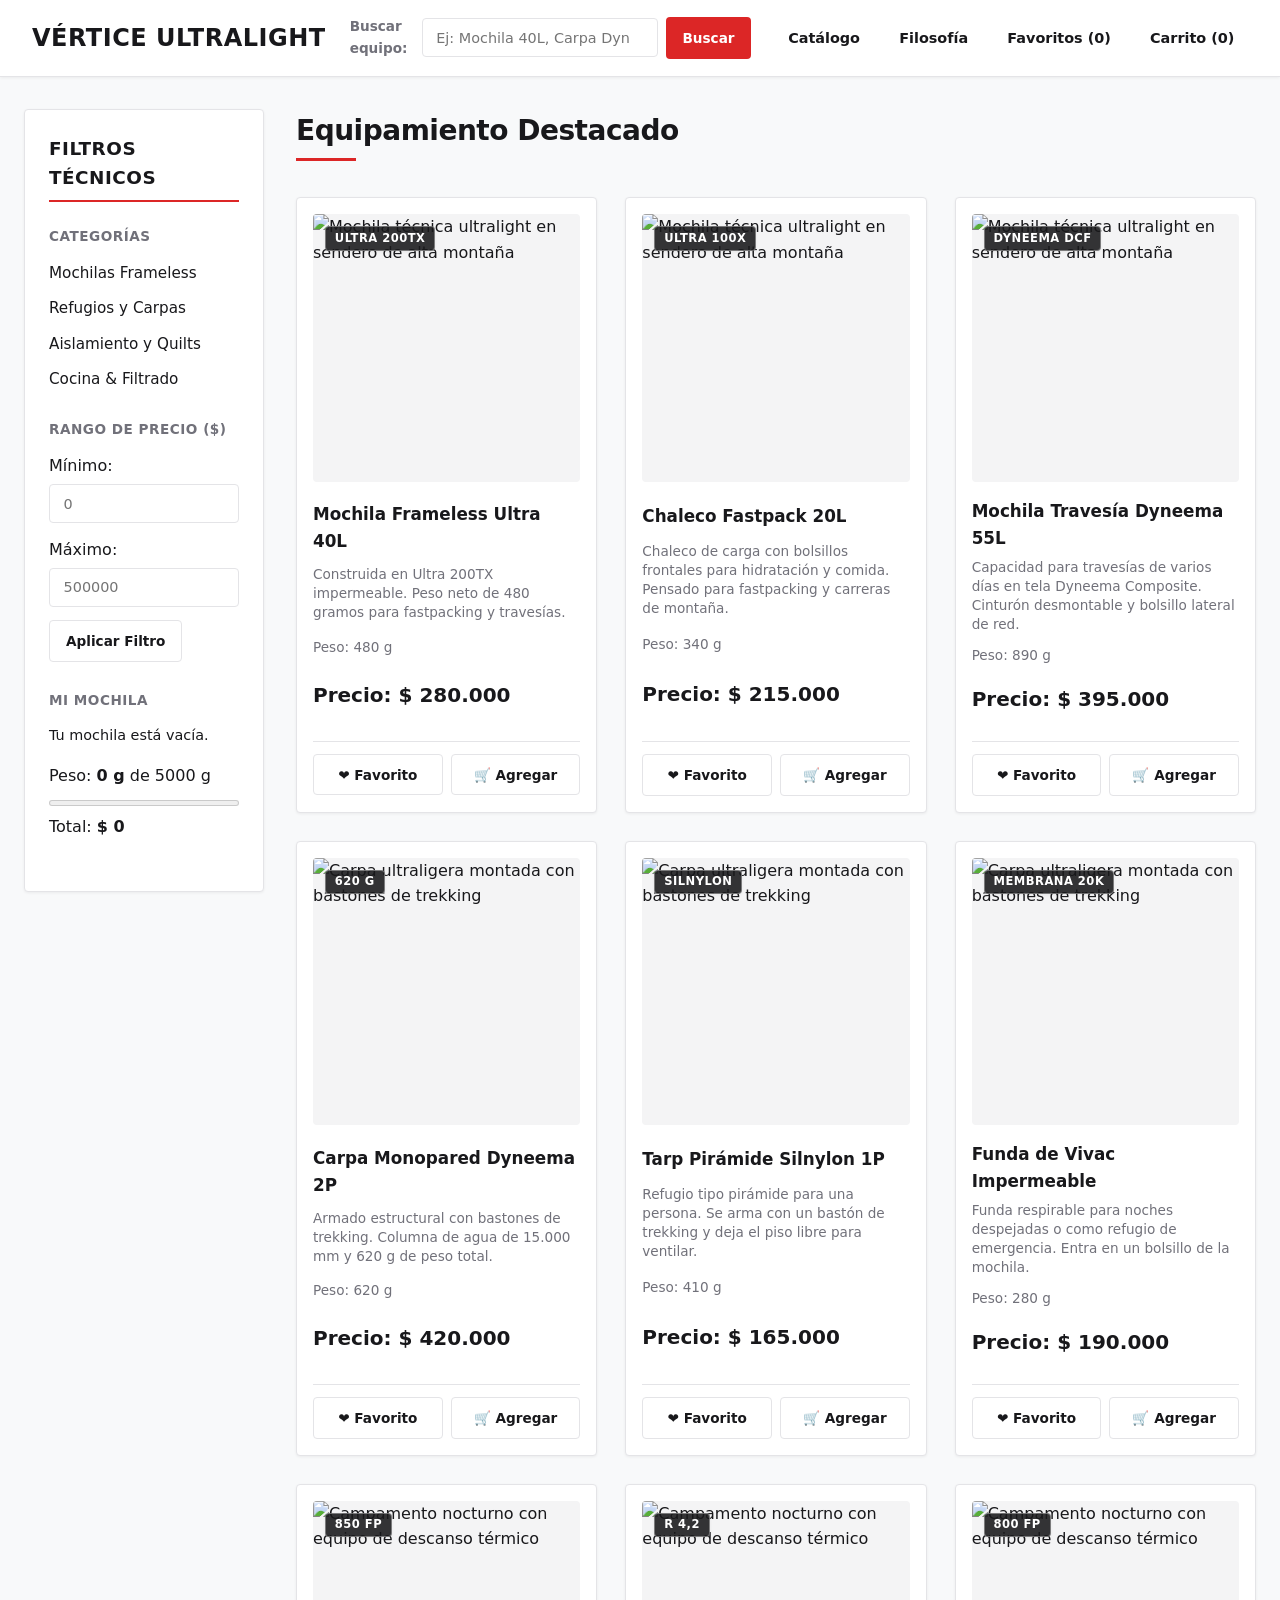
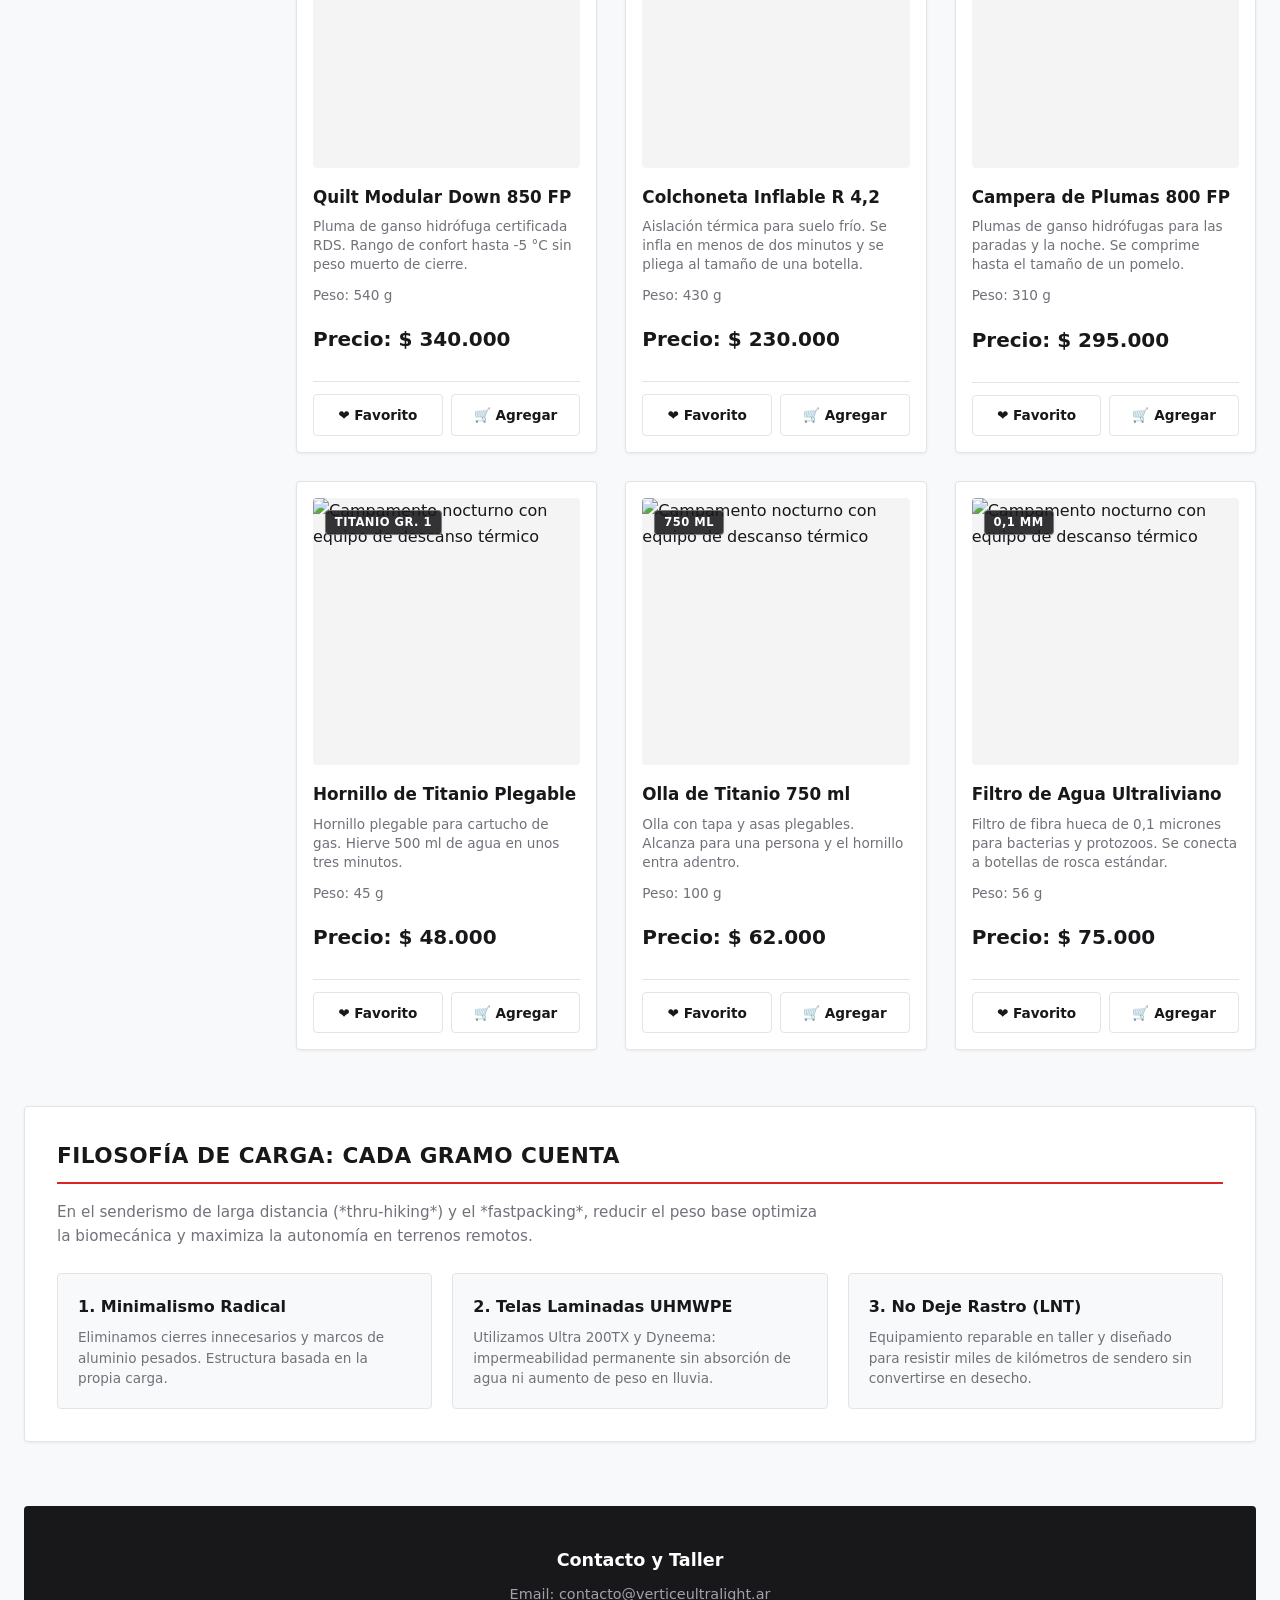
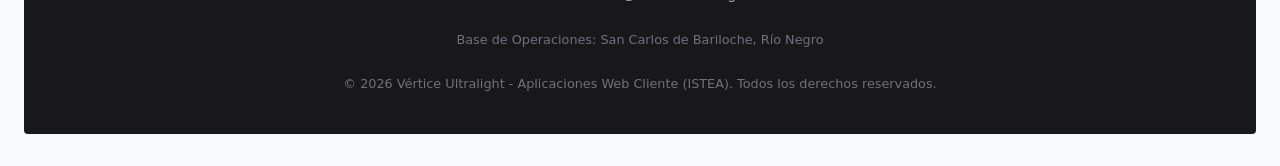
==== index.html @ 60f52008 "refactor(index): reemplaza tarjetas escritas a mano por template y carga los scripts en orden Co-Aut" ====
<!DOCTYPE html>
<html lang="es">
<head>
    <meta charset="UTF-8">
    <meta name="viewport" content="width=device-width, initial-scale=1.0">
    <title>Vértice Ultralight | Equipamiento Técnico de Montaña</title>
    <link rel="stylesheet" href="style.css">
    <script defer src="js/datos.js"></script>
    <script defer src="js/utilidades.js"></script>
    <script defer src="js/catalogo.js"></script>
    <script defer src="js/mochila.js"></script>
</head>
<body>

    <!-- ENCABEZADO PRINCIPAL -->
    <header>
        <h1>Vértice Ultralight</h1>
        
        <!-- Barra de búsqueda accesible -->
        <form role="search">
            <label for="buscar-producto">Buscar equipo:</label>
            <input type="search" id="buscar-producto" name="q" placeholder="Ej: Mochila 40L, Carpa Dyneema...">
            <button type="submit">Buscar</button>
        </form>

        <!-- Navegación global -->
        <nav aria-label="Navegación principal">
            <ul>
                <li><a href="#catalogo">Catálogo</a></li>
                <li><a href="#filosofia">Filosofía</a></li>
                <li><a href="#">Favoritos (0)</a></li>
                <li><a href="carrito.html">Carrito (<span id="contador-mochila" aria-live="polite">0</span>)</a></li>
            </ul>
        </nav>
    </header>

    <!-- CONTENEDOR PRINCIPAL: FILTROS Y CATÁLOGO -->
    <div class="layout-principal">
        <!-- FILTROS Y CATEGORÍAS (Barra lateral semántica) -->
        <aside aria-label="Filtros y mochila">
            <h2>Filtros Técnicos</h2>

            <section>
                <h3>Categorías</h3>
                <ul>
                    <li><a href="#">Mochilas Frameless</a></li>
                    <li><a href="#">Refugios y Carpas</a></li>
                    <li><a href="#">Aislamiento y Quilts</a></li>
                    <li><a href="#">Cocina & Filtrado</a></li>
                </ul>
            </section>

            <section>
                <h3>Rango de Precio ($)</h3>
                <form>
                    <label for="precio-min">Mínimo:</label>
                    <input type="number" id="precio-min" name="precio_min" min="0" placeholder="0">

                    <label for="precio-max">Máximo:</label>
                    <input type="number" id="precio-max" name="precio_max" min="0" placeholder="500000">

                    <button type="button">Aplicar Filtro</button>
                </form>
            </section>

            <section id="mochila" aria-labelledby="mochila-titulo">
                <h3 id="mochila-titulo">Mi mochila</h3>
                <ul id="mochila-lista"></ul>
                <p>Peso: <strong id="mochila-peso">0 g</strong> de <span id="mochila-limite"></span></p>
                <meter id="mochila-medidor" min="0" value="0"></meter>
                <p id="mochila-aviso" hidden>Superaste tu presupuesto de peso.</p>
                <p>Total: <strong id="mochila-precio"></strong></p>
            </section>
        </aside>

        <!-- CATÁLOGO CENTRAL -->
        <main id="catalogo">
            <h2>Equipamiento Destacado</h2>
            <noscript><p>Activá JavaScript para ver el catálogo.</p></noscript>
        </main>
    </div>

    <!-- SECCIÓN INSTITUCIONAL / FILOSOFÍA TÉCNICA -->
    <section id="filosofia" class="seccion-filosofia">
        <h2>Filosofía de Carga: Cada Gramo Cuenta</h2>
        <p>En el senderismo de larga distancia (*thru-hiking*) y el *fastpacking*, reducir el peso base optimiza la biomecánica y maximiza la autonomía en terrenos remotos.</p>
        
        <div class="pilares-filosofia">
            <article>
                <h3>1. Minimalismo Radical</h3>
                <p>Eliminamos cierres innecesarios y marcos de aluminio pesados. Estructura basada en la propia carga.</p>
            </article>
            <article>
                <h3>2. Telas Laminadas UHMWPE</h3>
                <p>Utilizamos Ultra 200TX y Dyneema: impermeabilidad permanente sin absorción de agua ni aumento de peso en lluvia.</p>
            </article>
            <article>
                <h3>3. No Deje Rastro (LNT)</h3>
                <p>Equipamiento reparable en taller y diseñado para resistir miles de kilómetros de sendero sin convertirse en desecho.</p>
            </article>
        </div>
    </section>

    <!-- PIE DE PÁGINA -->
    <footer>
        <section>
            <h3>Contacto y Taller</h3>
            <p>Email: contacto@verticeultralight.ar</p>
            <p>Base de Operaciones: San Carlos de Bariloche, Río Negro</p>
        </section>

        <p>&copy; 2026 Vértice Ultralight - Aplicaciones Web Cliente (ISTEA). Todos los derechos reservados.</p>
    </footer>

    <!-- PLANTILLA DE TARJETA: el navegador la parsea pero no la renderiza; js/catalogo.js la clona por producto -->
    <template id="tpl-tarjeta">
        <article>
            <a data-campo="enlace-imagen"><img data-campo="imagen" alt="" loading="lazy" decoding="async"></a>
            <span class="badge-tecnico" data-campo="badge"></span>
            <h3><a data-campo="enlace-titulo"></a></h3>
            <p data-campo="descripcion"></p>
            <p>Peso: <span data-campo="peso"></span></p>
            <p><strong>Precio: <span data-campo="precio"></span></strong></p>
            <div>
                <button type="button">❤️ Favorito</button>
                <button type="button" data-accion="agregar">🛒 Agregar</button>
            </div>
        </article>
    </template>

</body>
</html>
---- style.css ----
/* ==========================================================================
   1. VARIABLES DE DISEÑO (ESTÉTICA TÉCNICA MONTAGNE / OUTDOOR)
   ========================================================================== */
:root {
    --bg-canvas: #f8f9fa;
    --bg-surface: #ffffff;
    --color-text: #18181b;
    --color-muted: #71717a;
    --border-color: #e4e4e7;
    --border-width: 1px;

    /* Rojo técnico outdoor (para anillos de enfoque accesibles y fondos sutiles) */
    --color-primary: #dc2626;
    --color-primary-hover: #b91c1c;
    --color-primary-light: #fef2f2;

    /* Elevaciones suaves y limpias (Sombras con dispersión progresiva) */
    --shadow-sm: 0 1px 3px rgba(0, 0, 0, 0.06);
    --shadow-md: 0 4px 12px rgba(0, 0, 0, 0.08);
    --shadow-lg: 0 10px 24px rgba(0, 0, 0, 0.12);

    --font-stack: system-ui, -apple-system, "Segoe UI", Roboto, sans-serif;
    --radius: 4px;
}

/* ==========================================================================
   2. RESETEO UNIVERSAL Y TIPOGRAFÍA BASE
   ========================================================================== */
*, *::before, *::after {
    box-sizing: border-box;
    margin: 0;
    padding: 0;
}

body {
    background-color: var(--bg-canvas);
    color: var(--color-text);
    font-family: var(--font-stack);
    line-height: 1.6;
    padding: 0 1.5rem 2rem 1.5rem;
}

a {
    color: inherit;
    text-decoration: none;
}

ul {
    list-style: none;
}

img {
    max-width: 100%;
    display: block;
    border-radius: var(--radius);
}

/* ==========================================================================
   3. ENCABEZADO FIJO (CLASE 4: STICKY & Z-INDEX)
   ========================================================================== */
header {
    position: sticky;
    top: 0;
    z-index: 100;
    background: #ffffff;
    border-bottom: var(--border-width) solid var(--border-color);
    box-shadow: var(--shadow-sm);
    padding: 1rem 2rem;
    margin: 0 -1.5rem 2rem -1.5rem;
    display: flex;
    flex-wrap: wrap;
    align-items: center;
    justify-content: space-between;
    gap: 1.5rem;
}

header h1 {
    font-size: 1.5rem;
    font-weight: 900;
    letter-spacing: 0.5px;
    text-transform: uppercase;
    color: var(--color-text);
}

header form[role="search"] {
    display: flex;
    align-items: center;
    gap: 0.5rem;
    flex: 1;
    max-width: 480px;
}

header form[role="search"] label {
    font-size: 0.85rem;
    font-weight: 600;
    color: var(--color-muted);
}

header form[role="search"] input {
    margin: 0;
}

nav ul {
    display: flex;
    gap: 0.75rem;
    align-items: center;
}

nav a {
    font-size: 0.9rem;
    font-weight: 600;
    padding: 0.5rem 0.85rem;
    border-radius: var(--radius);
    color: var(--color-text);
    transition: color 0.15s ease, background-color 0.15s ease;
}

nav a:hover {
    color: var(--color-primary);
    background: var(--color-primary-light);
}

nav a:focus-visible {
    outline: 2px solid var(--color-primary);
    outline-offset: 2px;
}

/* ==========================================================================
   4. ESTRUCTURA PRINCIPAL (MOBILE-FIRST & MINMAX)
   ========================================================================== */
.layout-principal {
    display: grid;
    grid-template-columns: minmax(0, 1fr);
    gap: 2rem;
    align-items: start;
    max-width: 1400px;
    margin: 0 auto;
}

@media (min-width: 1024px) {
    .layout-principal {
        grid-template-columns: 240px minmax(0, 1fr);
    }
}

/* ==========================================================================
   5. BARRA LATERAL LIMPIA (FILTROS)
   ========================================================================== */
aside {
    background: var(--bg-surface);
    border: var(--border-width) solid var(--border-color);
    border-radius: var(--radius);
    padding: 1.5rem;
    box-shadow: var(--shadow-sm);
}

aside h2 {
    font-size: 1.15rem;
    font-weight: 800;
    text-transform: uppercase;
    letter-spacing: 0.5px;
    border-bottom: 2px solid var(--color-primary);
    padding-bottom: 0.5rem;
    margin-bottom: 1.5rem;
}

aside section {
    margin-bottom: 1.75rem;
}

aside h3 {
    font-size: 0.85rem;
    font-weight: 700;
    text-transform: uppercase;
    color: var(--color-muted);
    letter-spacing: 0.5px;
    margin-bottom: 0.75rem;
}

aside ul li:not(:last-child) {
    margin-bottom: 0.6rem;
}

aside ul a {
    font-size: 0.95rem;
    color: var(--color-text);
    font-weight: 500;
    transition: color 0.15s ease, transform 0.15s ease;
    display: inline-block;
}

aside ul a:hover {
    color: var(--color-primary);
    transform: translateX(3px);
}

/* ==========================================================================
   6. CATÁLOGO Y TARJETAS TÉCNICAS (ESTILO MONTAGNE / COLUMBIA)
   ========================================================================== */
main#catalogo {
    display: grid;
    grid-template-columns: minmax(0, 1fr);
    gap: 1.75rem;
}

main#catalogo > h2 {
    grid-column: 1 / -1;
    font-size: 1.75rem;
    font-weight: 900;
    letter-spacing: -0.5px;
    margin-bottom: 0.5rem;
    position: relative;
    padding-bottom: 0.5rem;
}

/* Línea roja decorativa tipo Montagne bajo el título */
main#catalogo > h2::after {
    content: "";
    position: absolute;
    bottom: 0;
    left: 0;
    width: 60px;
    height: 3px;
    background-color: var(--color-primary);
}

@media (min-width: 768px) {
    main#catalogo {
        grid-template-columns: repeat(2, minmax(0, 1fr));
    }
}

@media (min-width: 1024px) {
    main#catalogo {
        grid-template-columns: repeat(3, minmax(0, 1fr));
    }
}

/* Tarjeta técnica con posicionamiento relativo (Clase 4) */
main#catalogo > article {
    position: relative;
    background: var(--bg-surface);
    border: var(--border-width) solid var(--border-color);
    border-radius: var(--radius);
    box-shadow: var(--shadow-sm);
    padding: 1rem;
    display: flex;
    flex-direction: column;
    justify-content: space-between;
    transition: transform 0.2s cubic-bezier(0.16, 1, 0.3, 1), box-shadow 0.2s ease;
}

main#catalogo > article:hover {
    transform: translateY(-4px);
    box-shadow: var(--shadow-lg);
    border-color: #d4d4d8;
}

main#catalogo > article img {
    aspect-ratio: 1 / 1;
    object-fit: cover;
    background: #f4f4f5;
    margin-bottom: 1rem;
}

.badge-tecnico {
    position: absolute;
    top: 1.75rem;
    left: 1.75rem;
    z-index: 1;
    background: rgba(24, 24, 27, 0.88);
    color: #ffffff;
    border: var(--border-width) solid rgba(255, 255, 255, 0.35);
    border-radius: var(--radius);
    padding: 0.35rem 0.55rem;
    font-size: 0.72rem;
    font-weight: 800;
    line-height: 1;
    letter-spacing: 0.5px;
    text-transform: uppercase;
    box-shadow: var(--shadow-sm);
}

main#catalogo > article h3 {
    font-size: 1.05rem;
    font-weight: 700;
    margin-bottom: 0.4rem;
    color: var(--color-text);
}

main#catalogo > article p {
    font-size: 0.85rem;
    color: var(--color-muted);
    line-height: 1.4;
    margin-bottom: 0.75rem;
}

main#catalogo > article p strong {
    display: block;
    font-size: 1.25rem;
    font-weight: 900;
    color: var(--color-text);
    margin-top: 0.5rem;
}

main#catalogo > article div {
    display: flex;
    gap: 0.5rem;
    margin-top: 1rem;
    padding-top: 0.75rem;
    border-top: var(--border-width) solid var(--border-color);
}

/* ==========================================================================
   7. CONTROLES Y FORMULARIOS (MINIMALISTAS)
   ========================================================================== */
button, input[type="submit"] {
    background: var(--color-primary);
    color: #ffffff;
    font-family: inherit;
    font-weight: 700;
    font-size: 0.85rem;
    border: none;
    border-radius: var(--radius);
    padding: 0.65rem 1rem;
    cursor: pointer;
    transition: background-color 0.15s ease, transform 0.1s ease;
    flex: 1;
}

button,
.accion-secundaria {
    min-height: 2.6rem;
}

button:hover, input[type="submit"]:hover {
    background: var(--color-primary-hover);
}

button[type="button"] {
    background: #ffffff;
    color: var(--color-text);
    border: var(--border-width) solid var(--border-color);
}

button[type="button"]:hover {
    background: #f4f4f5;
    border-color: #d4d4d8;
}

.accion-secundaria {
    display: inline-flex;
    align-items: center;
    justify-content: center;
    flex: 1;
    background: var(--color-primary);
    color: #ffffff;
    font-family: inherit;
    font-weight: 700;
    font-size: 0.85rem;
    border-radius: var(--radius);
    padding: 0.65rem 1rem;
    transition: background-color 0.15s ease, transform 0.1s ease;
}

.accion-secundaria:hover {
    background: var(--color-primary-hover);
}

button:focus-visible,
input[type="submit"]:focus-visible,
.accion-secundaria:focus-visible {
    outline: 2px solid var(--color-primary);
    outline-offset: 2px;
}

input[type="search"], input[type="number"], input[type="text"], input[type="email"], select, textarea {
    width: 100%;
    padding: 0.65rem 0.85rem;
    font-family: inherit;
    font-size: 0.9rem;
    border: var(--border-width) solid var(--border-color);
    border-radius: var(--radius);
    background-color: #ffffff;
    margin-top: 0.35rem;
    margin-bottom: 0.85rem;
    transition: border-color 0.15s ease, box-shadow 0.15s ease;
}

input:focus-visible, select:focus-visible, textarea:focus-visible {
    outline: none;
    border-color: var(--color-primary);
    box-shadow: 0 0 0 3px var(--color-primary-light);
}

fieldset {
    border: var(--border-width) solid var(--border-color);
    border-radius: var(--radius);
    background: #ffffff;
    padding: 1.5rem;
    margin-bottom: 1.5rem;
    box-shadow: var(--shadow-sm);
}

legend {
    font-weight: 700;
    font-size: 0.95rem;
    padding: 0 0.5rem;
    color: var(--color-text);
}

/* ==========================================================================
   8. TABLAS SEMÁNTICAS (ESTILO FICHA TÉCNICA)
   ========================================================================== */
table {
    width: 100%;
    border-collapse: collapse;
    background: #ffffff;
    border: var(--border-width) solid var(--border-color);
    box-shadow: var(--shadow-sm);
    border-radius: var(--radius);
    margin: 1.5rem 0;
    overflow: hidden;
}

th, td {
    padding: 0.85rem 1.2rem;
    border-bottom: var(--border-width) solid var(--border-color);
    font-size: 0.9rem;
    text-align: left;
}

thead th {
    background: #f4f4f5;
    font-weight: 800;
    text-transform: uppercase;
    font-size: 0.75rem;
    letter-spacing: 0.5px;
    color: var(--color-muted);
}

tbody tr:nth-child(even) {
    background-color: #fafafa;
}

tbody tr:hover {
    background-color: #f4f4f5;
}

tfoot th, tfoot td {
    background: #ffffff;
    font-weight: 800;
    font-size: 1.05rem;
    border-top: 2px solid var(--border-color);
}

/* ==========================================================================
   9. PIE DE PÁGINA
   ========================================================================== */
footer {
    margin-top: 4rem;
    background: #18181b;
    color: #a1a1aa;
    border-radius: var(--radius);
    padding: 2.5rem 2rem;
    text-align: center;
    font-size: 0.9rem;
}

footer section h3 {
    color: #ffffff;
    margin-bottom: 0.5rem;
    font-size: 1.1rem;
}

footer section p {
    margin-bottom: 0.25rem;
}

footer p:last-child {
    margin-top: 1.5rem;
    font-size: 0.8rem;
    color: #71717a;
}

/* Compensación de navegación para header sticky */
main#catalogo,
#filosofia {
    scroll-margin-top: 6rem;
}

/* ==========================================================================
   10. SECCIÓN INSTITUCIONAL / FILOSOFÍA TÉCNICA
   ========================================================================== */
.seccion-filosofia {
    max-width: 1400px;
    margin: 3.5rem auto 0 auto;
    background: var(--bg-surface);
    border: var(--border-width) solid var(--border-color);
    border-radius: var(--radius);
    padding: 2rem;
    box-shadow: var(--shadow-sm);
}

.seccion-filosofia > h2 {
    font-size: 1.35rem;
    font-weight: 800;
    text-transform: uppercase;
    letter-spacing: 0.5px;
    border-bottom: 2px solid var(--color-primary);
    padding-bottom: 0.5rem;
    margin-bottom: 1rem;
}

.seccion-filosofia > p {
    color: var(--color-muted);
    font-size: 0.95rem;
    max-width: 80ch;
    margin-bottom: 1.5rem;
}

.pilares-filosofia {
    display: grid;
    grid-template-columns: minmax(0, 1fr);
    gap: 1.25rem;
}

@media (min-width: 768px) {
    .pilares-filosofia {
        grid-template-columns: repeat(3, minmax(0, 1fr));
    }
}

.pilares-filosofia article {
    background: var(--bg-canvas);
    border: var(--border-width) solid var(--border-color);
    border-radius: var(--radius);
    padding: 1.25rem;
}

.pilares-filosofia h3 {
    font-size: 1rem;
    font-weight: 700;
    color: var(--color-text);
    margin-bottom: 0.5rem;
}

.pilares-filosofia p {
    font-size: 0.85rem;
    color: var(--color-muted);
    line-height: 1.5;
}

/* ==========================================================================
   9. MOCHILA (CLASE 5-6)
   ========================================================================== */
#mochila ul { list-style: none; padding: 0; margin: 0 0 1rem; }
#mochila li { display: flex; justify-content: space-between; align-items: center; gap: .5rem; font-size: .9rem; }
#mochila meter { width: 100%; height: .75rem; }
#mochila-aviso { color: var(--color-primary); font-weight: 600; }
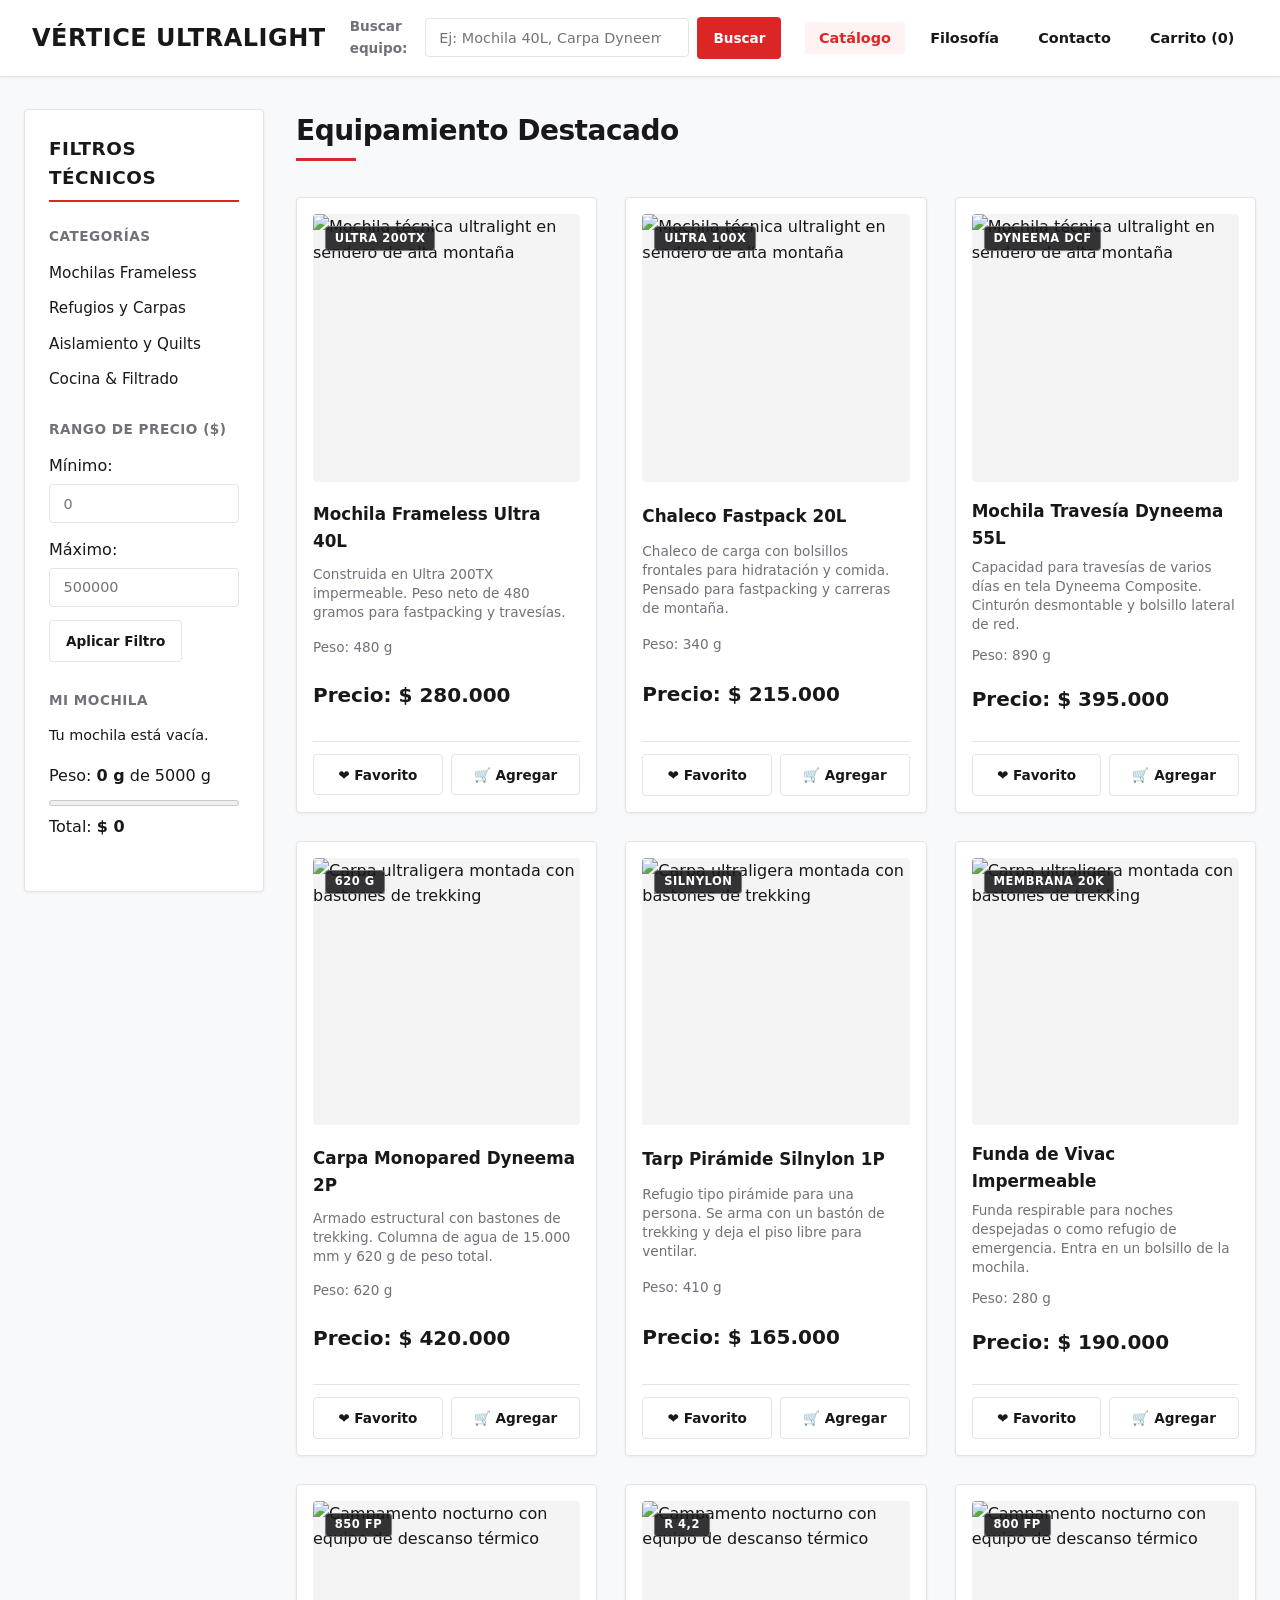
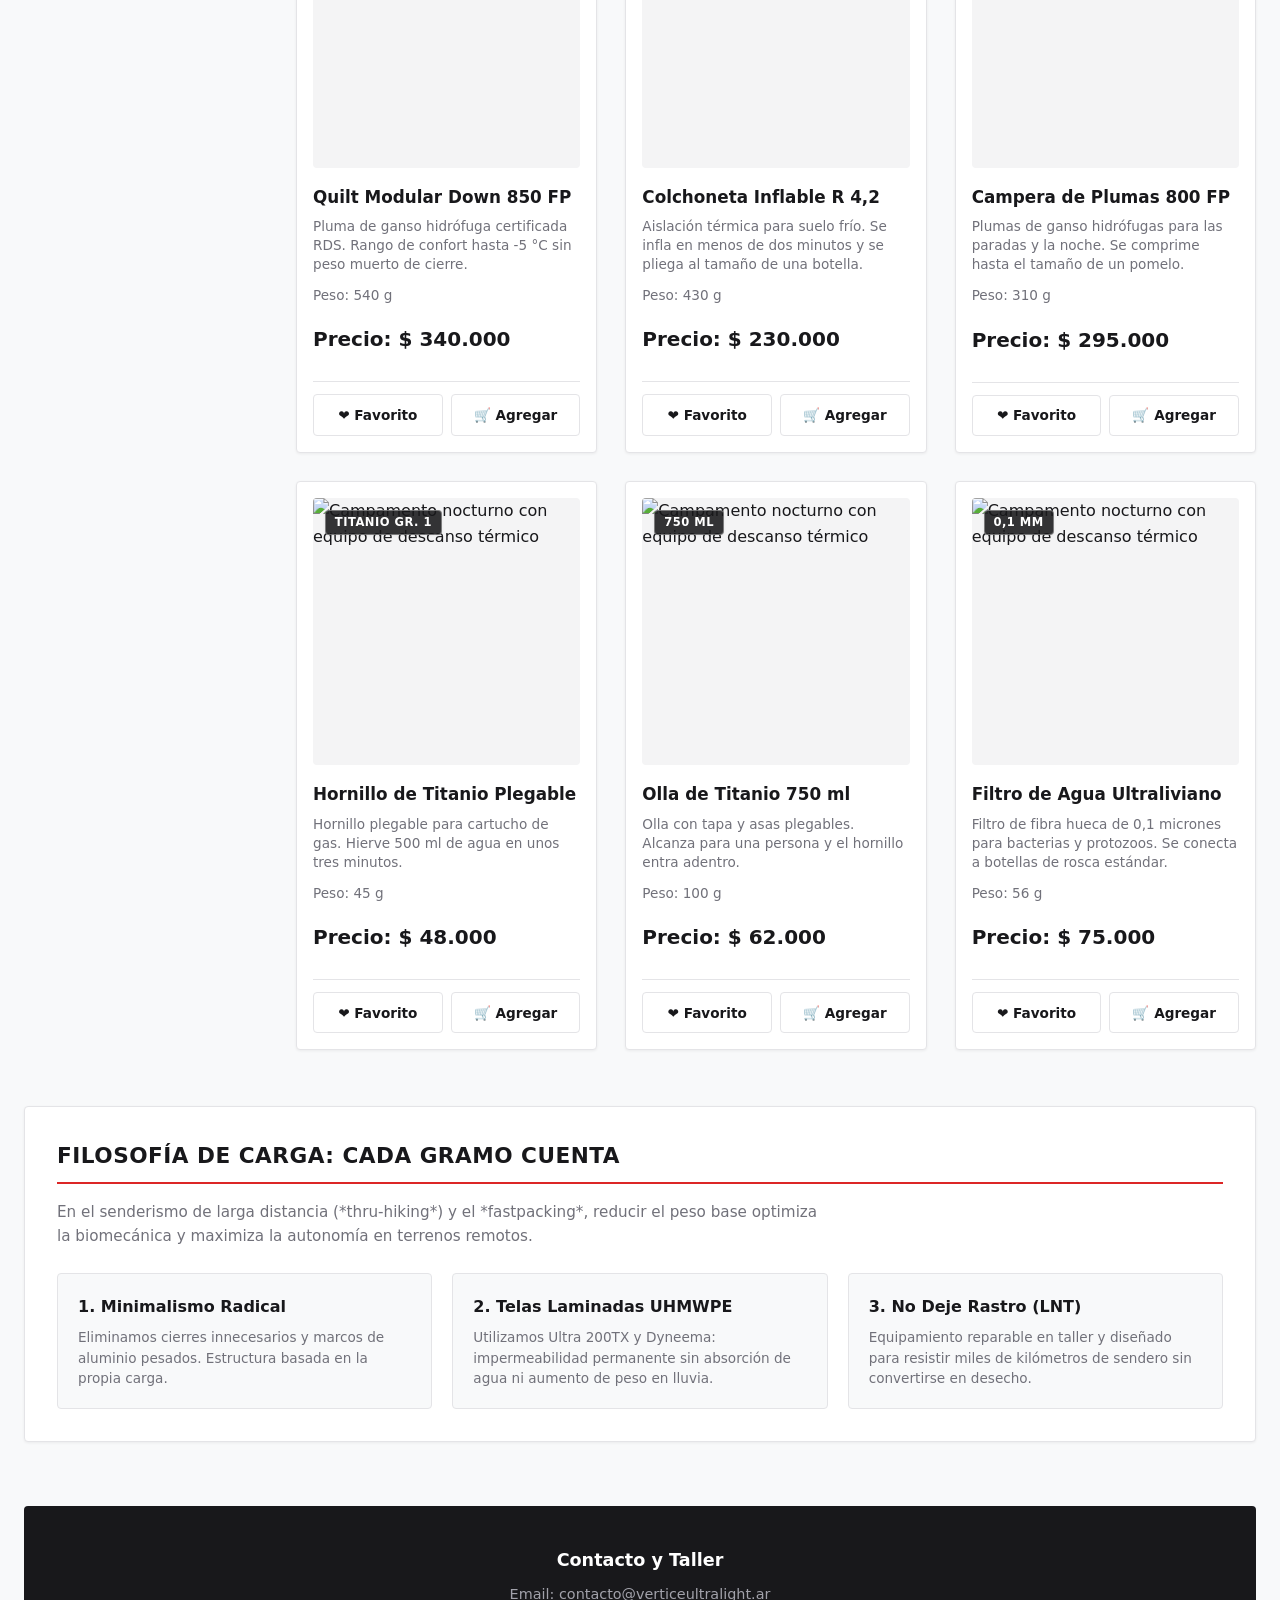
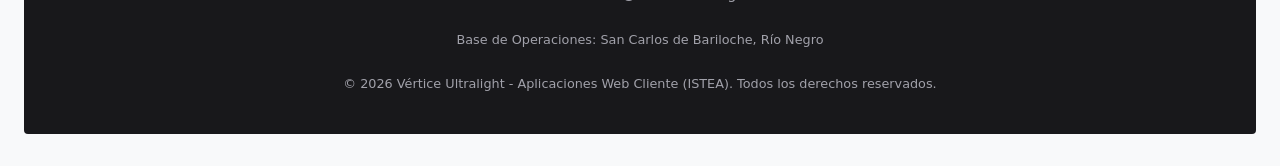
==== commit e7d75374: "refactor(html): unifica la navegacion, envuelve tablas con scroll y angosta contacto Co-Authored-By:" ====
--- a/index.html
+++ b/index.html
@@ -26,9 +26,9 @@
         <!-- Navegación global -->
         <nav aria-label="Navegación principal">
             <ul>
-                <li><a href="#catalogo">Catálogo</a></li>
-                <li><a href="#filosofia">Filosofía</a></li>
-                <li><a href="#">Favoritos (0)</a></li>
+                <li><a href="index.html#catalogo" aria-current="page">Catálogo</a></li>
+                <li><a href="index.html#filosofia">Filosofía</a></li>
+                <li><a href="contacto.html">Contacto</a></li>
                 <li><a href="carrito.html">Carrito (<span id="contador-mochila" aria-live="polite">0</span>)</a></li>
             </ul>
         </nav>
--- a/style.css
+++ b/style.css
@@ -21,6 +21,15 @@
 
     --font-stack: system-ui, -apple-system, "Segoe UI", Roboto, sans-serif;
     --radius: 4px;
+
+    /* Escala de espaciado y anchos del sitio */
+    --space-1: 0.25rem;
+    --space-2: 0.5rem;
+    --space-3: 1rem;
+    --space-4: 1.5rem;
+    --space-5: 2rem;
+    --ancho-max: 1400px;
+    --ancho-form: 720px;
 }
 
 /* ==========================================================================
@@ -133,7 +142,7 @@
     grid-template-columns: minmax(0, 1fr);
     gap: 2rem;
     align-items: start;
-    max-width: 1400px;
+    max-width: var(--ancho-max);
     margin: 0 auto;
 }
 
@@ -480,7 +489,7 @@
 footer p:last-child {
     margin-top: 1.5rem;
     font-size: 0.8rem;
-    color: #71717a;
+    color: #a1a1aa;
 }
 
 /* Compensación de navegación para header sticky */
@@ -493,7 +502,7 @@
    10. SECCIÓN INSTITUCIONAL / FILOSOFÍA TÉCNICA
    ========================================================================== */
 .seccion-filosofia {
-    max-width: 1400px;
+    max-width: var(--ancho-max);
     margin: 3.5rem auto 0 auto;
     background: var(--bg-surface);
     border: var(--border-width) solid var(--border-color);
@@ -558,3 +567,67 @@
 #mochila li { display: flex; justify-content: space-between; align-items: center; gap: .5rem; font-size: .9rem; }
 #mochila meter { width: 100%; height: .75rem; }
 #mochila-aviso { color: var(--color-primary); font-weight: 600; }
+
+/* ==========================================================================
+   11. FUNDAMENTOS DE LAYOUT (CONTENEDOR, RITMO, RESPONSIVE)
+   ========================================================================== */
+body > main,
+body > footer {
+    max-width: var(--ancho-max);
+    margin-inline: auto;
+}
+
+.contenido-angosto {
+    max-width: var(--ancho-form);
+}
+
+/* Ritmo vertical: separa cada elemento solo del anterior */
+body > main > * + * { margin-top: var(--space-4); }
+body > main article > * + * { margin-top: var(--space-3); }
+
+/* Navegación: página actual */
+nav a[aria-current="page"] {
+    color: var(--color-primary);
+    background: var(--color-primary-light);
+}
+
+/* Tablas con scroll propio (evita scroll horizontal de toda la página) */
+.tabla-scroll { overflow-x: auto; }
+.tabla-scroll > table { margin: 0; }
+.tabla-scroll:focus-visible {
+    outline: 2px solid var(--color-primary);
+    outline-offset: 2px;
+}
+
+/* Radios y checkbox */
+fieldset > div + div { margin-top: var(--space-2); }
+input[type="radio"], input[type="checkbox"] {
+    accent-color: var(--color-primary);
+    margin-right: var(--space-2);
+}
+
+/* Mobile: header y orden del contenido */
+@media (max-width: 767px) {
+    header { padding: var(--space-3); gap: var(--space-3); }
+    header form[role="search"] { order: 3; flex: 1 1 100%; max-width: none; }
+    header form[role="search"] label {
+        position: absolute; width: 1px; height: 1px;
+        overflow: hidden; clip-path: inset(50%); white-space: nowrap;
+    }
+    nav ul { flex-wrap: wrap; gap: var(--space-1); }
+    nav a { padding: 0.5rem 0.6rem; }
+}
+
+@media (max-width: 1023px) {
+    .layout-principal > aside { order: 1; } /* el catálogo (order 0) aparece primero */
+}
+
+/* Desktop: filtros y mochila siempre a la vista */
+@media (min-width: 1024px) {
+    .layout-principal > aside {
+        position: sticky;
+        top: 6rem; /* igual que scroll-margin-top: altura del header + aire */
+        max-height: calc(100vh - 7rem);
+        overflow-y: auto;
+    }
+}
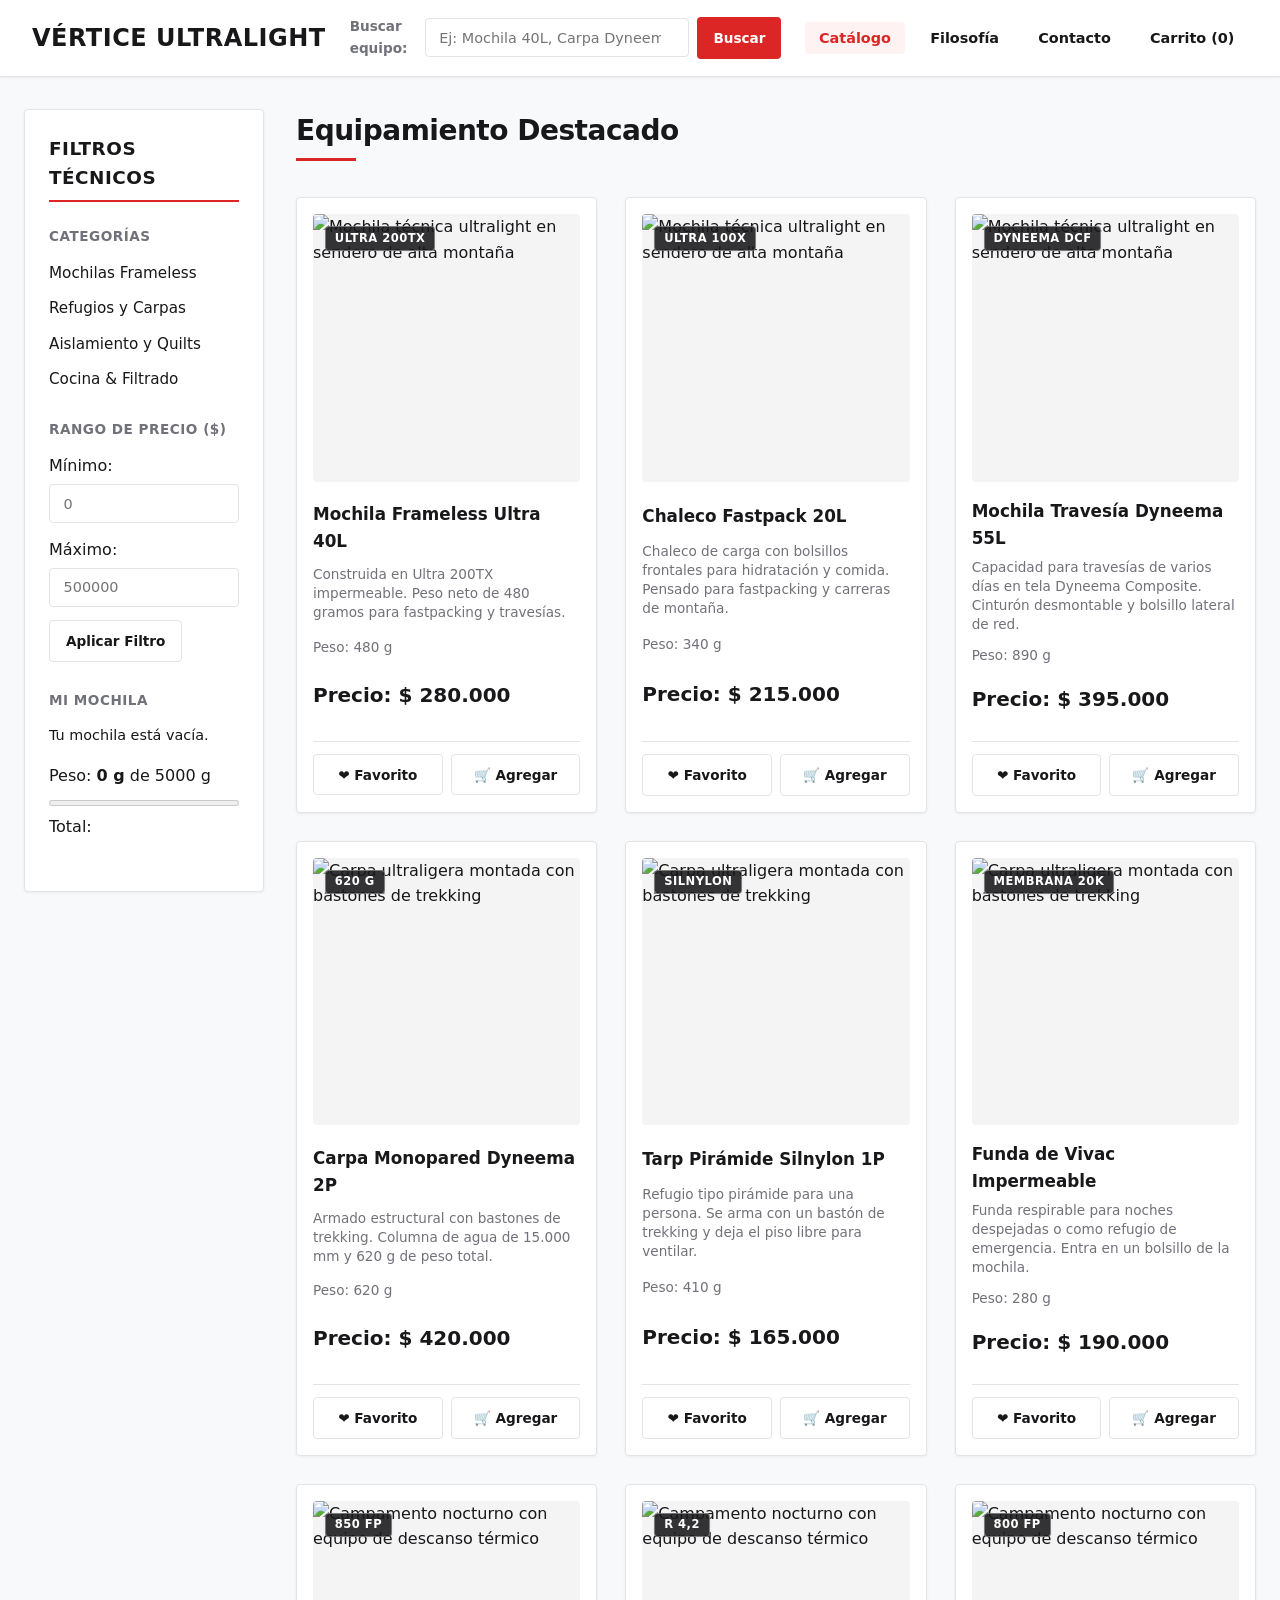
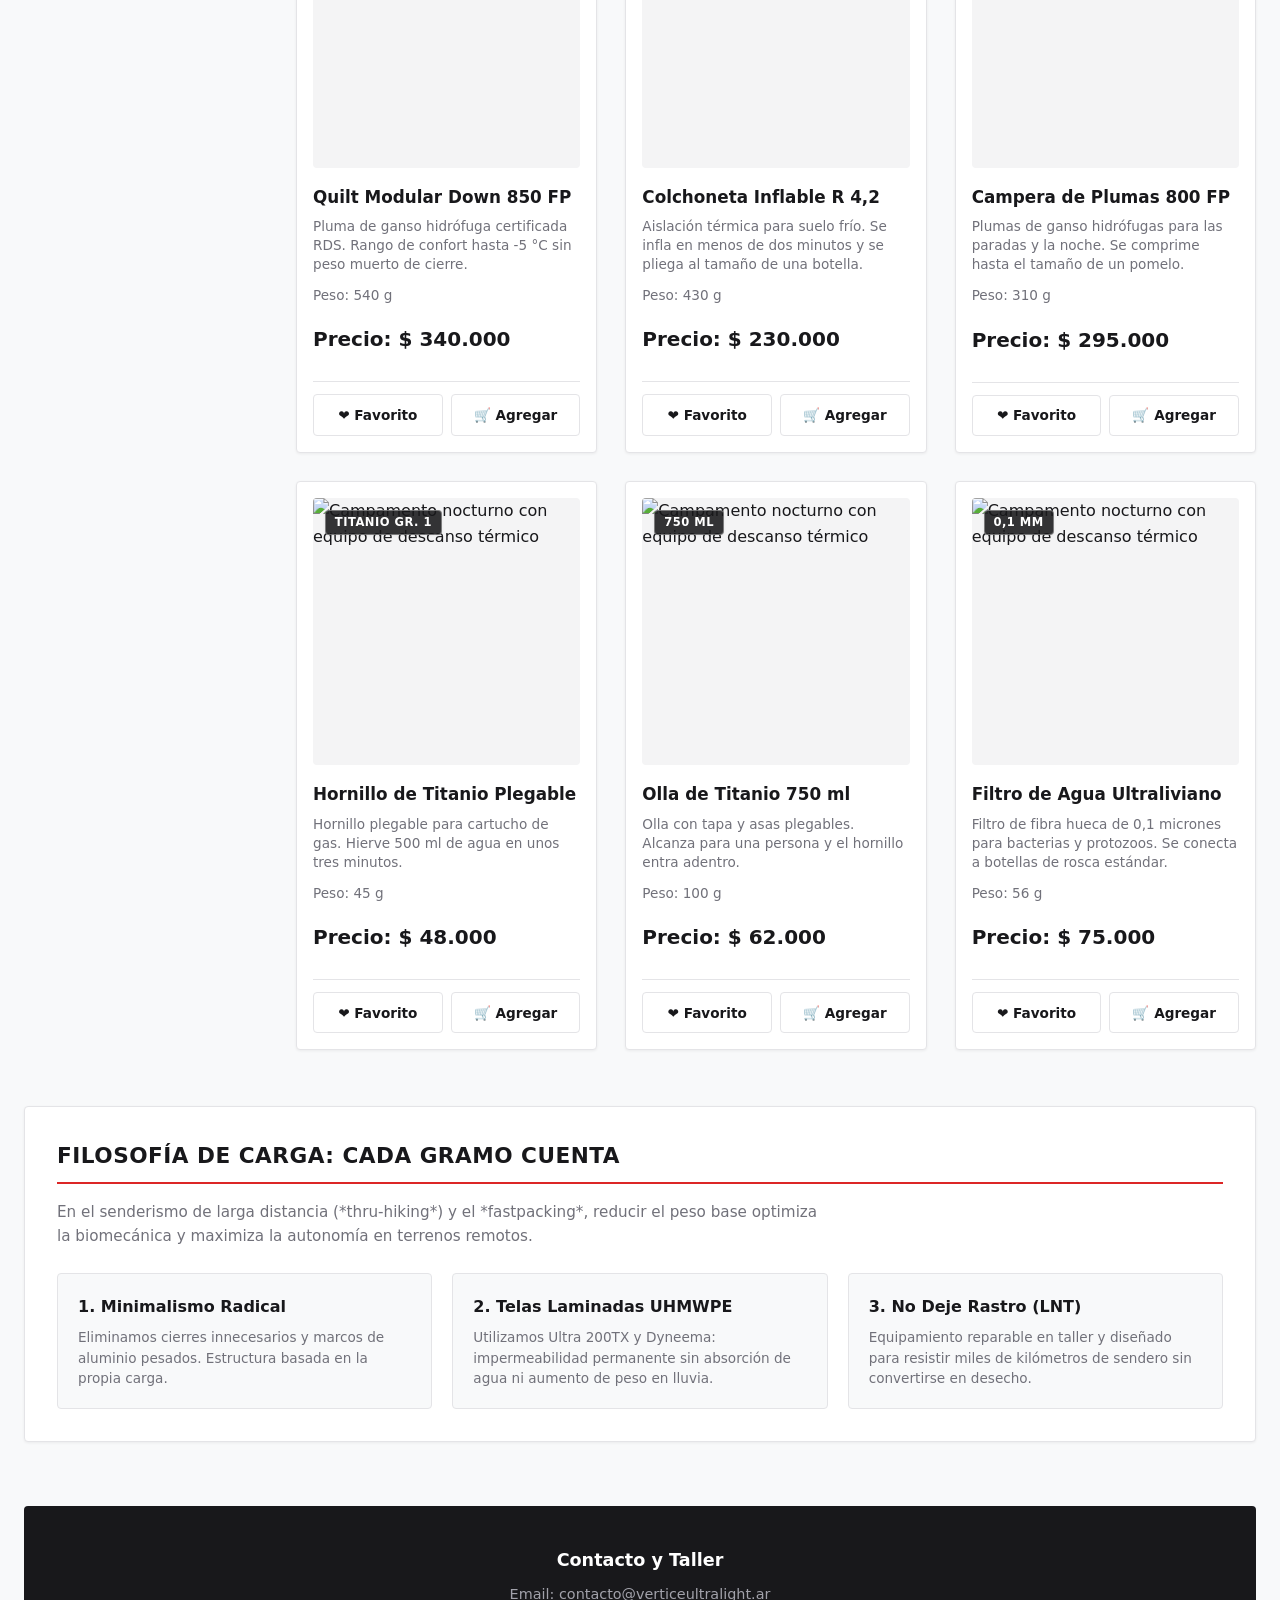
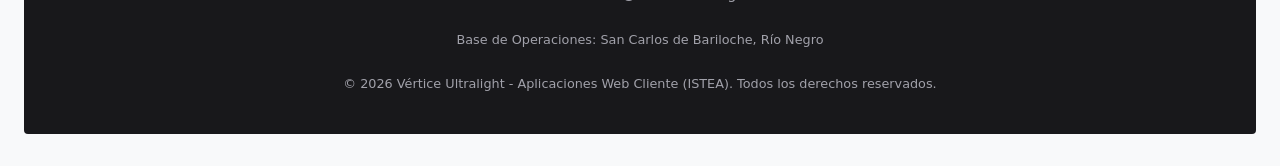
==== commit 20eef7f1: "refactor(html): carga almacen y contador en las 4 paginas Co-Authored-By: Claude Sonnet 5.5 <noreply" ====
--- a/index.html
+++ b/index.html
@@ -7,6 +7,8 @@
     <link rel="stylesheet" href="style.css">
     <script defer src="js/datos.js"></script>
     <script defer src="js/utilidades.js"></script>
+    <script defer src="js/almacen.js"></script>
+    <script defer src="js/contador.js"></script>
     <script defer src="js/catalogo.js"></script>
     <script defer src="js/mochila.js"></script>
 </head>
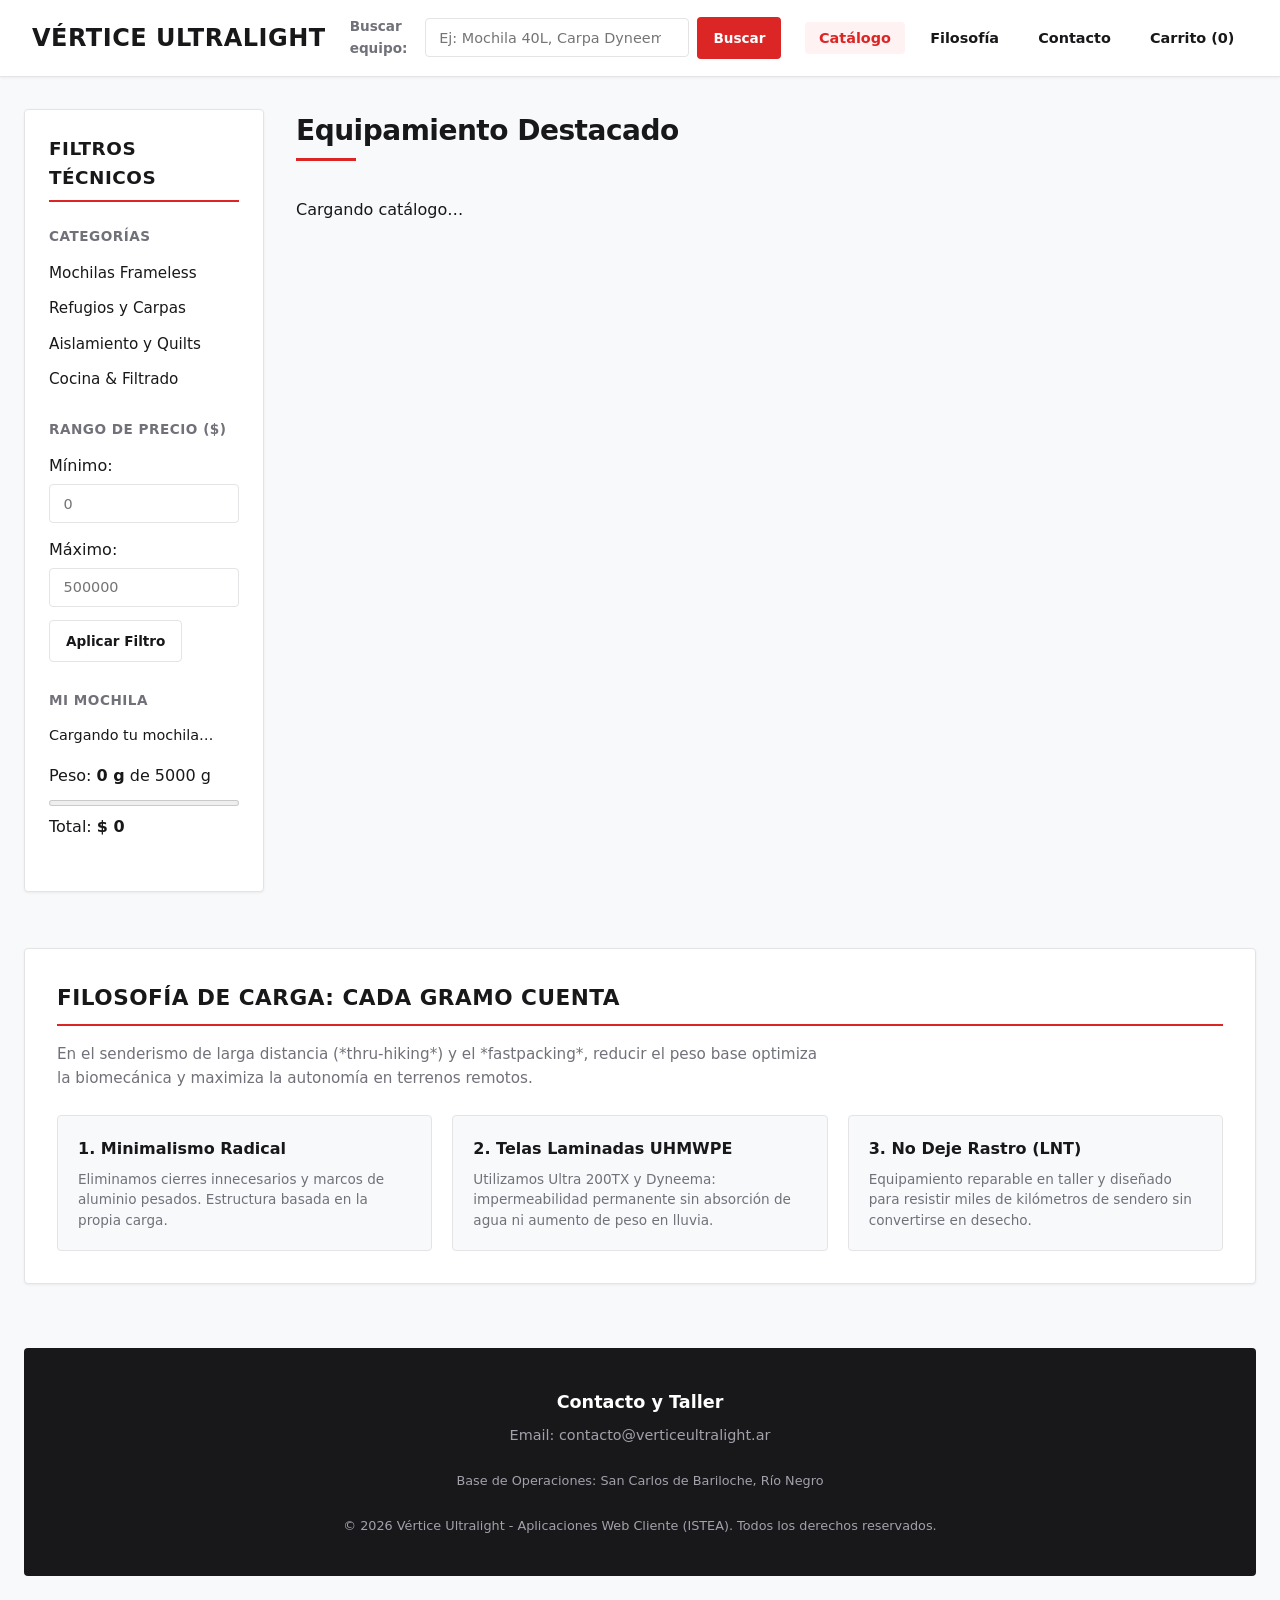
==== commit 30014ee6: "feat(catalogo): dibujar el catálogo desde Supabase con estados de carga, error y vacío catalogo.js m" ====
--- a/index.html
+++ b/index.html
@@ -5,8 +5,9 @@
     <meta name="viewport" content="width=device-width, initial-scale=1.0">
     <title>Vértice Ultralight | Equipamiento Técnico de Montaña</title>
     <link rel="stylesheet" href="style.css">
-    <script defer src="js/datos.js"></script>
+    <script defer src="js/config.js"></script>
     <script defer src="js/utilidades.js"></script>
+    <script defer src="js/api.js"></script>
     <script defer src="js/almacen.js"></script>
     <script defer src="js/contador.js"></script>
     <script defer src="js/catalogo.js"></script>
@@ -78,6 +79,7 @@
         <!-- CATÁLOGO CENTRAL -->
         <main id="catalogo">
             <h2>Equipamiento Destacado</h2>
+            <p id="estado-catalogo" role="status"></p>
             <noscript><p>Activá JavaScript para ver el catálogo.</p></noscript>
         </main>
     </div>
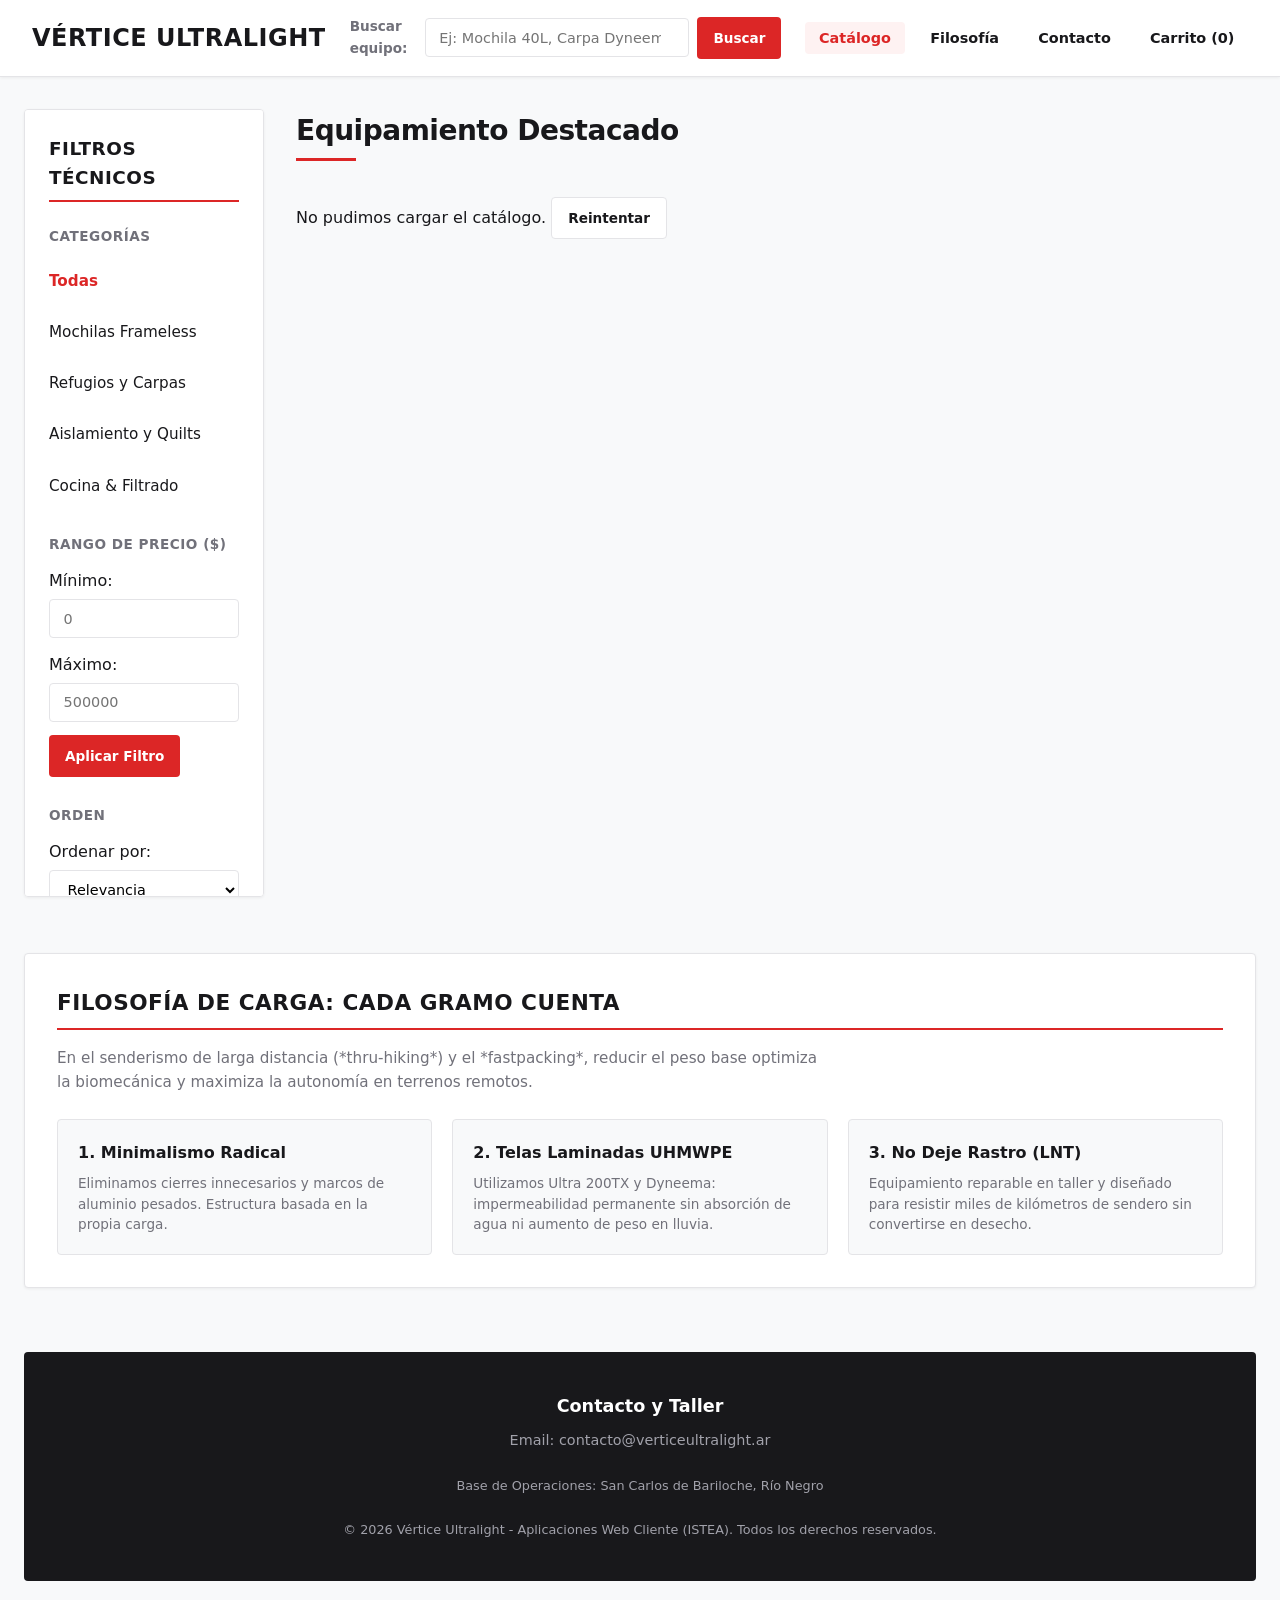
==== commit c9561d5d: "feat(filtros): guardar categoria, precio y orden en sessionStorage sessionStorage y no localStorage:" ====
--- a/index.html
+++ b/index.html
@@ -10,6 +10,7 @@
     <script defer src="js/api.js"></script>
     <script defer src="js/almacen.js"></script>
     <script defer src="js/contador.js"></script>
+    <script defer src="js/filtros.js"></script>
     <script defer src="js/catalogo.js"></script>
     <script defer src="js/mochila.js"></script>
 </head>
@@ -45,25 +46,41 @@
 
             <section>
                 <h3>Categorías</h3>
-                <ul>
-                    <li><a href="#">Mochilas Frameless</a></li>
-                    <li><a href="#">Refugios y Carpas</a></li>
-                    <li><a href="#">Aislamiento y Quilts</a></li>
-                    <li><a href="#">Cocina & Filtrado</a></li>
+                <!-- Botones, no links: no navegan a ninguna URL, cambian un filtro en memoria -->
+                <ul id="filtro-categorias" role="group" aria-label="Filtrar por categoría">
+                    <li><button type="button" data-categoria="todas" aria-pressed="true">Todas</button></li>
+                    <li><button type="button" data-categoria="mochilas" aria-pressed="false">Mochilas Frameless</button></li>
+                    <li><button type="button" data-categoria="refugios" aria-pressed="false">Refugios y Carpas</button></li>
+                    <li><button type="button" data-categoria="aislamiento" aria-pressed="false">Aislamiento y Quilts</button></li>
+                    <li><button type="button" data-categoria="cocina" aria-pressed="false">Cocina &amp; Filtrado</button></li>
                 </ul>
             </section>
 
             <section>
                 <h3>Rango de Precio ($)</h3>
-                <form>
+                <form id="form-precio">
                     <label for="precio-min">Mínimo:</label>
                     <input type="number" id="precio-min" name="precio_min" min="0" placeholder="0">
 
                     <label for="precio-max">Máximo:</label>
                     <input type="number" id="precio-max" name="precio_max" min="0" placeholder="500000">
 
-                    <button type="button">Aplicar Filtro</button>
+                    <p id="error-precio" role="alert" hidden></p>
+
+                    <button type="submit">Aplicar Filtro</button>
                 </form>
+            </section>
+
+            <section>
+                <h3>Orden</h3>
+                <label for="orden-catalogo">Ordenar por:</label>
+                <select id="orden-catalogo">
+                    <option value="relevancia">Relevancia</option>
+                    <option value="precio-asc">Precio: menor a mayor</option>
+                    <option value="precio-desc">Precio: mayor a menor</option>
+                    <option value="peso-asc">Peso: menor a mayor</option>
+                    <option value="nombre-asc">Nombre (A-Z)</option>
+                </select>
             </section>
 
             <section id="mochila" aria-labelledby="mochila-titulo">
@@ -79,7 +96,12 @@
         <!-- CATÁLOGO CENTRAL -->
         <main id="catalogo">
             <h2>Equipamiento Destacado</h2>
+            <p id="contador-resultados" role="status" hidden></p>
             <p id="estado-catalogo" role="status"></p>
+            <p id="sin-resultados" hidden>
+                No encontramos productos con esos filtros.
+                <button type="button" data-accion="limpiar-filtros">Limpiar filtros</button>
+            </p>
             <noscript><p>Activá JavaScript para ver el catálogo.</p></noscript>
         </main>
     </div>
--- a/style.css
+++ b/style.css
@@ -203,6 +203,37 @@
     transform: translateX(3px);
 }
 
+/* Filtro de categorías: son botones (no navegan), reusan el look de los links de arriba */
+#filtro-categorias button {
+    font: inherit;
+    font-size: 0.95rem;
+    font-weight: 500;
+    color: var(--color-text);
+    background: none;
+    border: none;
+    padding: 0;
+    cursor: pointer;
+    display: inline-block;
+    transition: color 0.15s ease, transform 0.15s ease;
+}
+
+#filtro-categorias button:hover {
+    color: var(--color-primary);
+    transform: translateX(3px);
+}
+
+/* Categoría activa: mismo rol visual que aria-current="page" en la nav principal */
+#filtro-categorias button[aria-pressed="true"] {
+    color: var(--color-primary);
+    font-weight: 800;
+}
+
+#error-precio {
+    color: var(--color-primary);
+    font-size: 0.8rem;
+    margin: 0.5rem 0;
+}
+
 /* ==========================================================================
    6. CATÁLOGO Y TARJETAS TÉCNICAS (ESTILO MONTAGNE / COLUMBIA)
    ========================================================================== */
@@ -220,6 +251,20 @@
     margin-bottom: 0.5rem;
     position: relative;
     padding-bottom: 0.5rem;
+}
+
+/* Mensajes de estado (carga/error/vacío/sin-resultados) y el contador:
+   ocupan todas las columnas del grid, como el título */
+main#catalogo > #contador-resultados,
+main#catalogo > #estado-catalogo,
+main#catalogo > #sin-resultados {
+    grid-column: 1 / -1;
+}
+
+main#catalogo > #contador-resultados {
+    color: var(--color-muted);
+    font-size: 0.85rem;
+    margin-bottom: 0.5rem;
 }
 
 /* Línea roja decorativa tipo Montagne bajo el título */
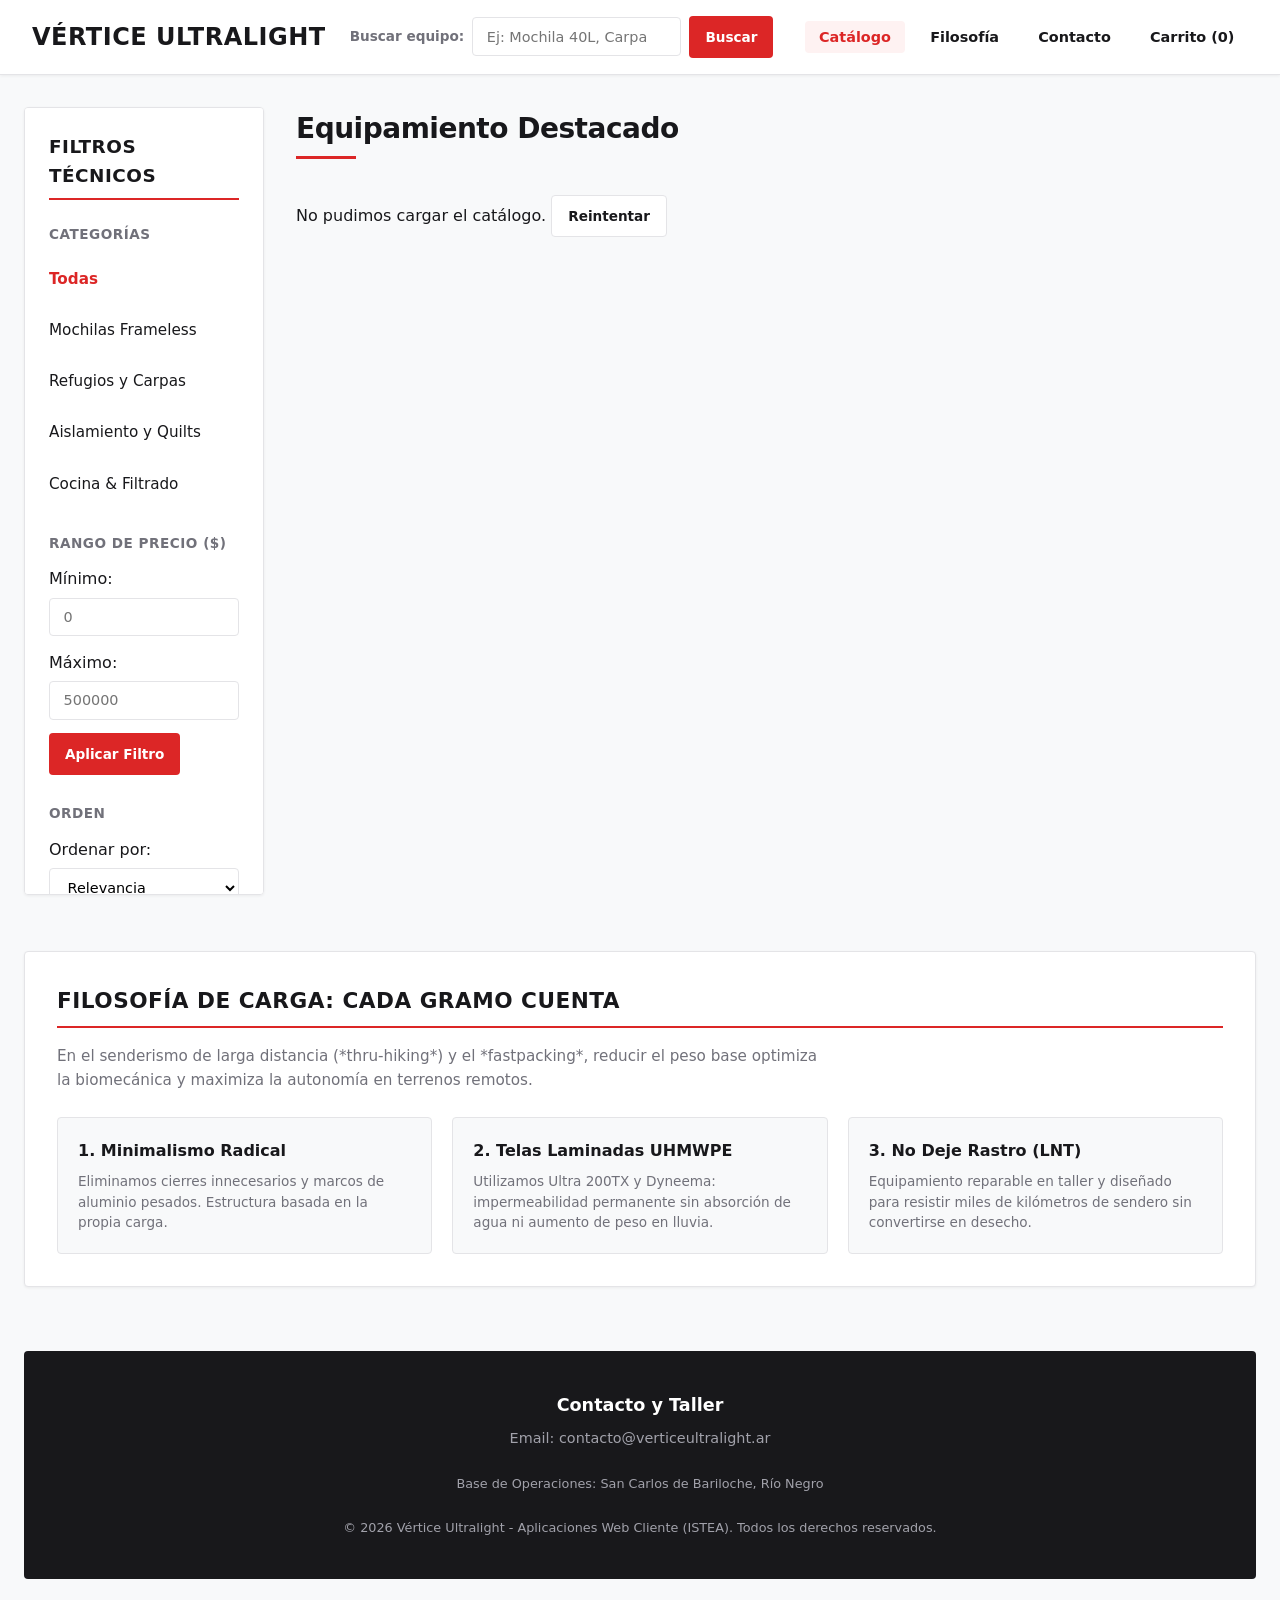
==== commit 583e940c: "feat(busqueda): sugerencias accesibles con patron combobox" ====
--- a/index.html
+++ b/index.html
@@ -12,6 +12,7 @@
     <script defer src="js/contador.js"></script>
     <script defer src="js/filtros.js"></script>
     <script defer src="js/catalogo.js"></script>
+    <script defer src="js/busqueda.js"></script>
     <script defer src="js/mochila.js"></script>
 </head>
 <body>
@@ -21,10 +22,16 @@
         <h1>Vértice Ultralight</h1>
         
         <!-- Barra de búsqueda accesible -->
-        <form role="search">
+        <form id="form-busqueda" role="search">
             <label for="buscar-producto">Buscar equipo:</label>
-            <input type="search" id="buscar-producto" name="q" placeholder="Ej: Mochila 40L, Carpa Dyneema...">
+            <div class="campo-busqueda">
+                <input type="search" id="buscar-producto" name="q" placeholder="Ej: Mochila 40L, Carpa Dyneema..."
+                       maxlength="60" autocomplete="off" role="combobox" aria-autocomplete="list"
+                       aria-expanded="false" aria-controls="sugerencias">
+                <ul id="sugerencias" role="listbox" aria-label="Sugerencias de productos" hidden></ul>
+            </div>
             <button type="submit">Buscar</button>
+            <p id="estado-busqueda" class="solo-lectores" role="status"></p>
         </form>
 
         <!-- Navegación global -->
--- a/style.css
+++ b/style.css
@@ -676,3 +676,123 @@
         overflow-y: auto;
     }
 }
+
+/* ==========================================================================
+   12. DETALLE DE PRODUCTO (producto.html, render desde Supabase)
+   ========================================================================== */
+#ficha img {
+    width: 100%;
+    max-width: 560px;
+    aspect-ratio: 4 / 3;
+    object-fit: cover;
+    background: #f4f4f5;
+}
+
+/* Cantidad + acciones en una fila que se acomoda sola en mobile */
+.agregar-producto {
+    display: flex;
+    flex-wrap: wrap;
+    align-items: center;
+    gap: var(--space-2);
+}
+
+.agregar-producto input[type="number"] { width: 5rem; flex: 0 0 auto; }
+.agregar-producto button { flex: 1 1 12rem; }
+
+#confirmacion-agregado:empty { display: none; } /* sin mensaje no ocupa lugar */
+#confirmacion-agregado { color: var(--color-muted); font-size: 0.9rem; }
+
+/* ==========================================================================
+   13. CARRITO DINÁMICO (carrito.html, render desde la mochila)
+   ========================================================================== */
+/* − cantidad +: botones chicos en línea (anulan el flex: 1 general de button) */
+.control-cantidad {
+    display: inline-flex;
+    align-items: center;
+    gap: var(--space-2);
+}
+
+.control-cantidad button {
+    flex: 0 0 auto;
+    min-width: 2.25rem;
+    min-height: 2.25rem;
+    padding: 0;
+    font-size: 1rem;
+}
+
+.control-cantidad span {
+    min-width: 1.5rem;
+    text-align: center;
+    font-weight: 700;
+}
+
+button:disabled {
+    opacity: 0.4;
+    cursor: not-allowed;
+}
+
+#fila-descuento td { color: var(--color-primary); white-space: nowrap; }
+
+.aviso-demo {
+    color: var(--color-muted);
+    font-size: 0.85rem;
+}
+
+#confirmacion-pedido {
+    background: var(--bg-surface);
+    border: var(--border-width) solid var(--border-color);
+    border-left: 4px solid var(--color-primary);
+    border-radius: var(--radius);
+    padding: var(--space-4);
+}
+
+#contenido-carrito > * + * { margin-top: var(--space-5); }
+
+/* Mobile: la tabla se apila como tarjetas para que el Total no quede fuera de la vista.
+   El <thead> se oculta solo visualmente (los lectores de pantalla lo siguen leyendo)
+   y cada celda muestra su encabezado con attr(data-label). */
+@media (max-width: 767px) {
+    #contenido-carrito .tabla-scroll { overflow-x: visible; }
+
+    #contenido-carrito thead {
+        position: absolute; width: 1px; height: 1px;
+        overflow: hidden; clip-path: inset(50%); white-space: nowrap;
+    }
+
+    #contenido-carrito table,
+    #contenido-carrito tbody,
+    #contenido-carrito tfoot { display: block; }
+
+    #carrito-filas tr {
+        display: grid;
+        grid-template-columns: 1fr auto;
+        align-items: center;
+        gap: var(--space-2) var(--space-3);
+        padding: var(--space-3);
+        border-bottom: var(--border-width) solid var(--border-color);
+    }
+
+    #carrito-filas td { display: block; padding: 0; border: 0; }
+    #carrito-filas td:first-child { grid-column: 1 / -1; font-weight: 700; }
+
+    #carrito-filas td[data-label]::before {
+        content: attr(data-label) ": ";
+        display: block;
+        color: var(--color-muted);
+        font-size: 0.75rem;
+        text-transform: uppercase;
+    }
+
+    #contenido-carrito tfoot tr {
+        display: flex;
+        justify-content: space-between;
+        gap: var(--space-3);
+    }
+
+    /* Sin esto, display: flex le gana al atributo hidden y el descuento se vería con tarjeta */
+    #contenido-carrito tfoot tr[hidden] { display: none; }
+
+    #contenido-carrito tfoot th,
+    #contenido-carrito tfoot td { display: block; border: 0; text-align: right; }
+    #contenido-carrito tfoot th { text-align: left; }
+}
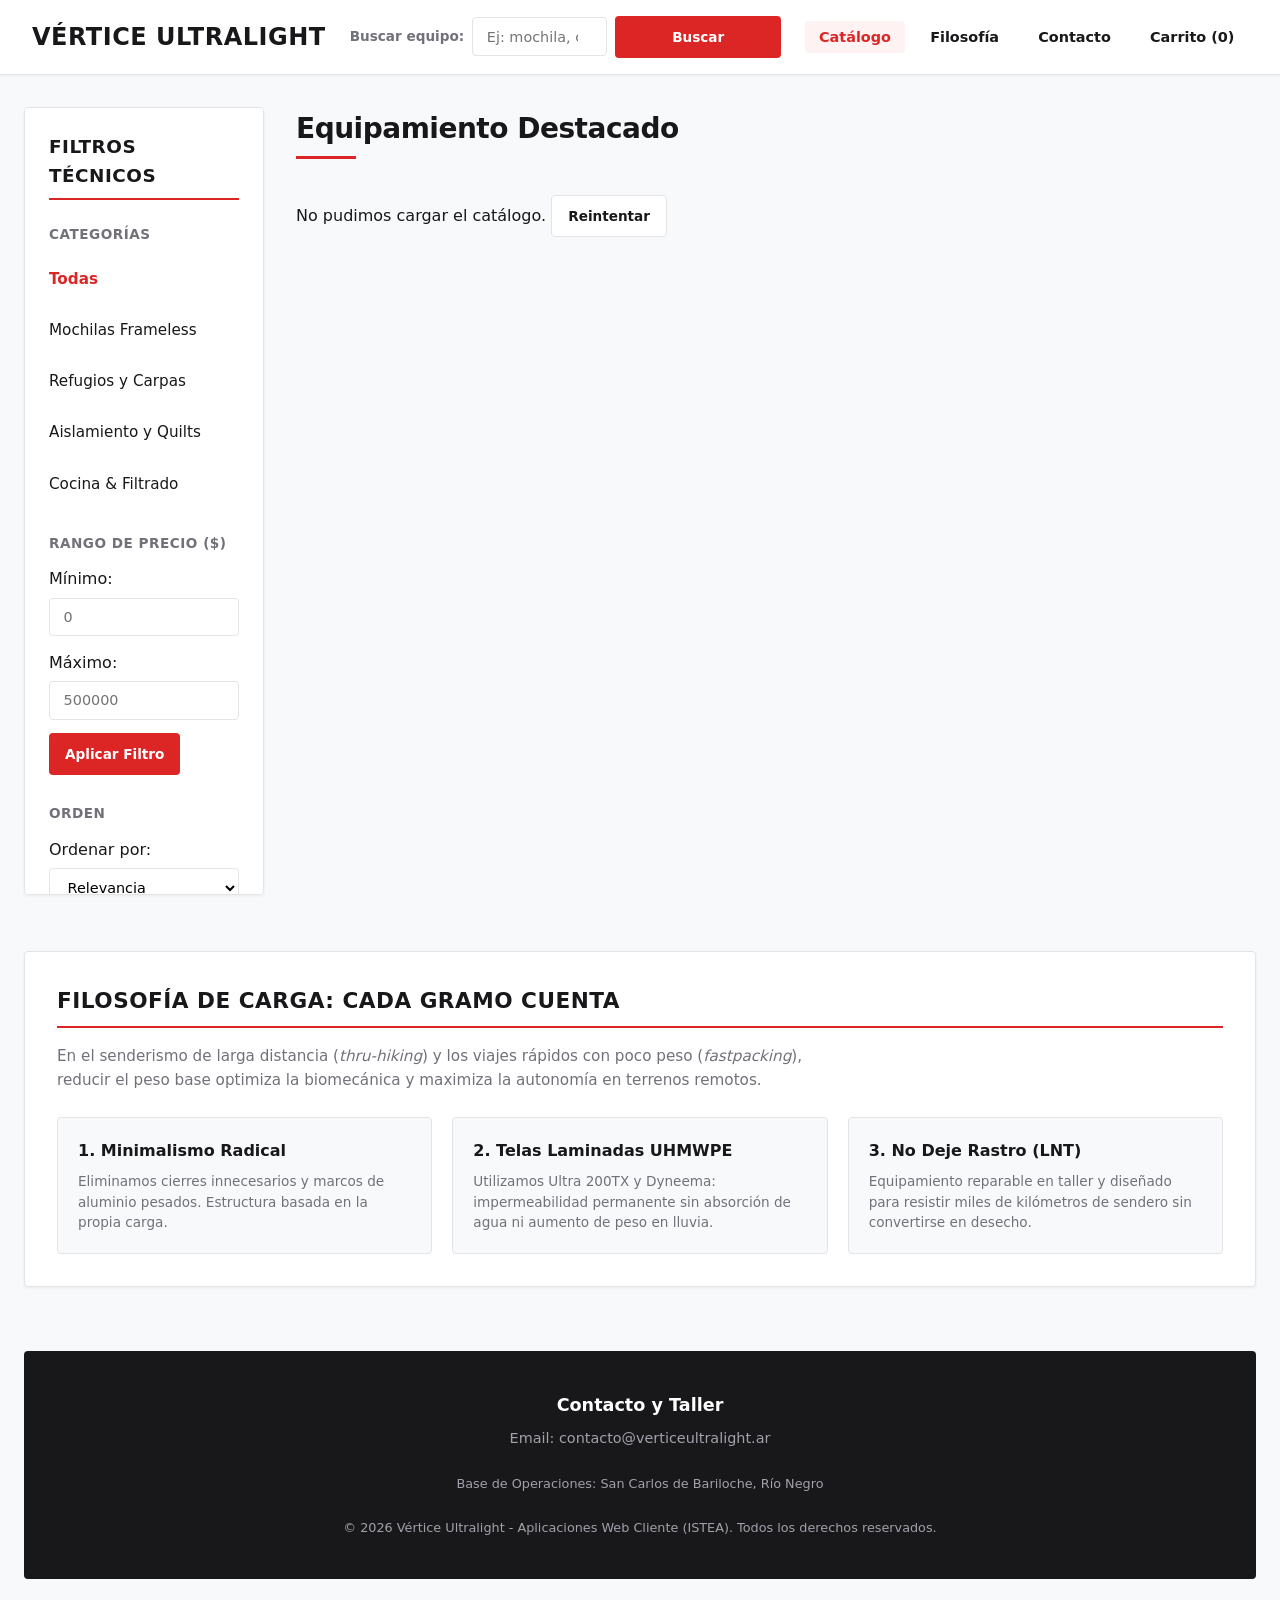
==== commit 977a3e05: "perf(catalogo): reservar el espacio de las imagenes y glosas en espanol" ====
--- a/index.html
+++ b/index.html
@@ -25,7 +25,7 @@
         <form id="form-busqueda" role="search">
             <label for="buscar-producto">Buscar equipo:</label>
             <div class="campo-busqueda">
-                <input type="search" id="buscar-producto" name="q" placeholder="Ej: Mochila 40L, Carpa Dyneema..."
+                <input type="search" id="buscar-producto" name="q" placeholder="Ej: mochila, carpa, manta, filtro..."
                        maxlength="60" autocomplete="off" role="combobox" aria-autocomplete="list"
                        aria-expanded="false" aria-controls="sugerencias">
                 <ul id="sugerencias" role="listbox" aria-label="Sugerencias de productos" hidden></ul>
@@ -116,7 +116,7 @@
     <!-- SECCIÓN INSTITUCIONAL / FILOSOFÍA TÉCNICA -->
     <section id="filosofia" class="seccion-filosofia">
         <h2>Filosofía de Carga: Cada Gramo Cuenta</h2>
-        <p>En el senderismo de larga distancia (*thru-hiking*) y el *fastpacking*, reducir el peso base optimiza la biomecánica y maximiza la autonomía en terrenos remotos.</p>
+        <p>En el senderismo de larga distancia (<em>thru-hiking</em>) y los viajes rápidos con poco peso (<em>fastpacking</em>), reducir el peso base optimiza la biomecánica y maximiza la autonomía en terrenos remotos.</p>
         
         <div class="pilares-filosofia">
             <article>
@@ -148,7 +148,7 @@
     <!-- PLANTILLA DE TARJETA: el navegador la parsea pero no la renderiza; js/catalogo.js la clona por producto -->
     <template id="tpl-tarjeta">
         <article>
-            <a data-campo="enlace-imagen"><img data-campo="imagen" alt="" loading="lazy" decoding="async"></a>
+            <a data-campo="enlace-imagen"><img data-campo="imagen" alt="" width="600" height="600" loading="lazy" decoding="async"></a>
             <span class="badge-tecnico" data-campo="badge"></span>
             <h3><a data-campo="enlace-titulo"></a></h3>
             <p data-campo="descripcion"></p>
--- a/style.css
+++ b/style.css
@@ -311,6 +311,7 @@
 }
 
 main#catalogo > article img {
+    height: auto; /* el atributo height="600" del HTML fija 600px y anula aspect-ratio: con auto vuelve a mandar la proporción */
     aspect-ratio: 1 / 1;
     object-fit: cover;
     background: #f4f4f5;
@@ -683,9 +684,10 @@
 #ficha img {
     width: 100%;
     max-width: 560px;
-    aspect-ratio: 4 / 3;
+    aspect-ratio: 1 / 1;
     object-fit: cover;
     background: #f4f4f5;
+    display: block;
 }
 
 /* Cantidad + acciones en una fila que se acomoda sola en mobile */
@@ -796,3 +798,48 @@
     #contenido-carrito tfoot td { display: block; border: 0; text-align: right; }
     #contenido-carrito tfoot th { text-align: left; }
 }
+
+/* ==========================================================================
+   12. BUSCADOR PREDICTIVO (P17)
+   ========================================================================== */
+.campo-busqueda {
+    position: relative; /* contenedor de posición de la lista absoluta */
+    flex: 1;
+    min-width: 0;
+}
+
+#sugerencias {
+    position: absolute;
+    top: 100%;
+    left: 0;
+    right: 0;
+    z-index: 110;
+    margin-top: var(--space-1);
+    background: var(--bg-surface);
+    border: var(--border-width) solid var(--border-color);
+    border-radius: var(--radius);
+    box-shadow: var(--shadow-md);
+    overflow: hidden;
+}
+
+#sugerencias li {
+    padding: 0.6rem 0.85rem;
+    font-size: 0.9rem;
+    cursor: pointer;
+}
+
+#sugerencias li:hover,
+#sugerencias li[aria-selected="true"] {
+    background: var(--color-primary-light);
+    color: var(--color-primary);
+}
+
+/* Visible solo para lectores de pantalla */
+.solo-lectores {
+    position: absolute;
+    width: 1px;
+    height: 1px;
+    overflow: hidden;
+    clip-path: inset(50%);
+    white-space: nowrap;
+}
